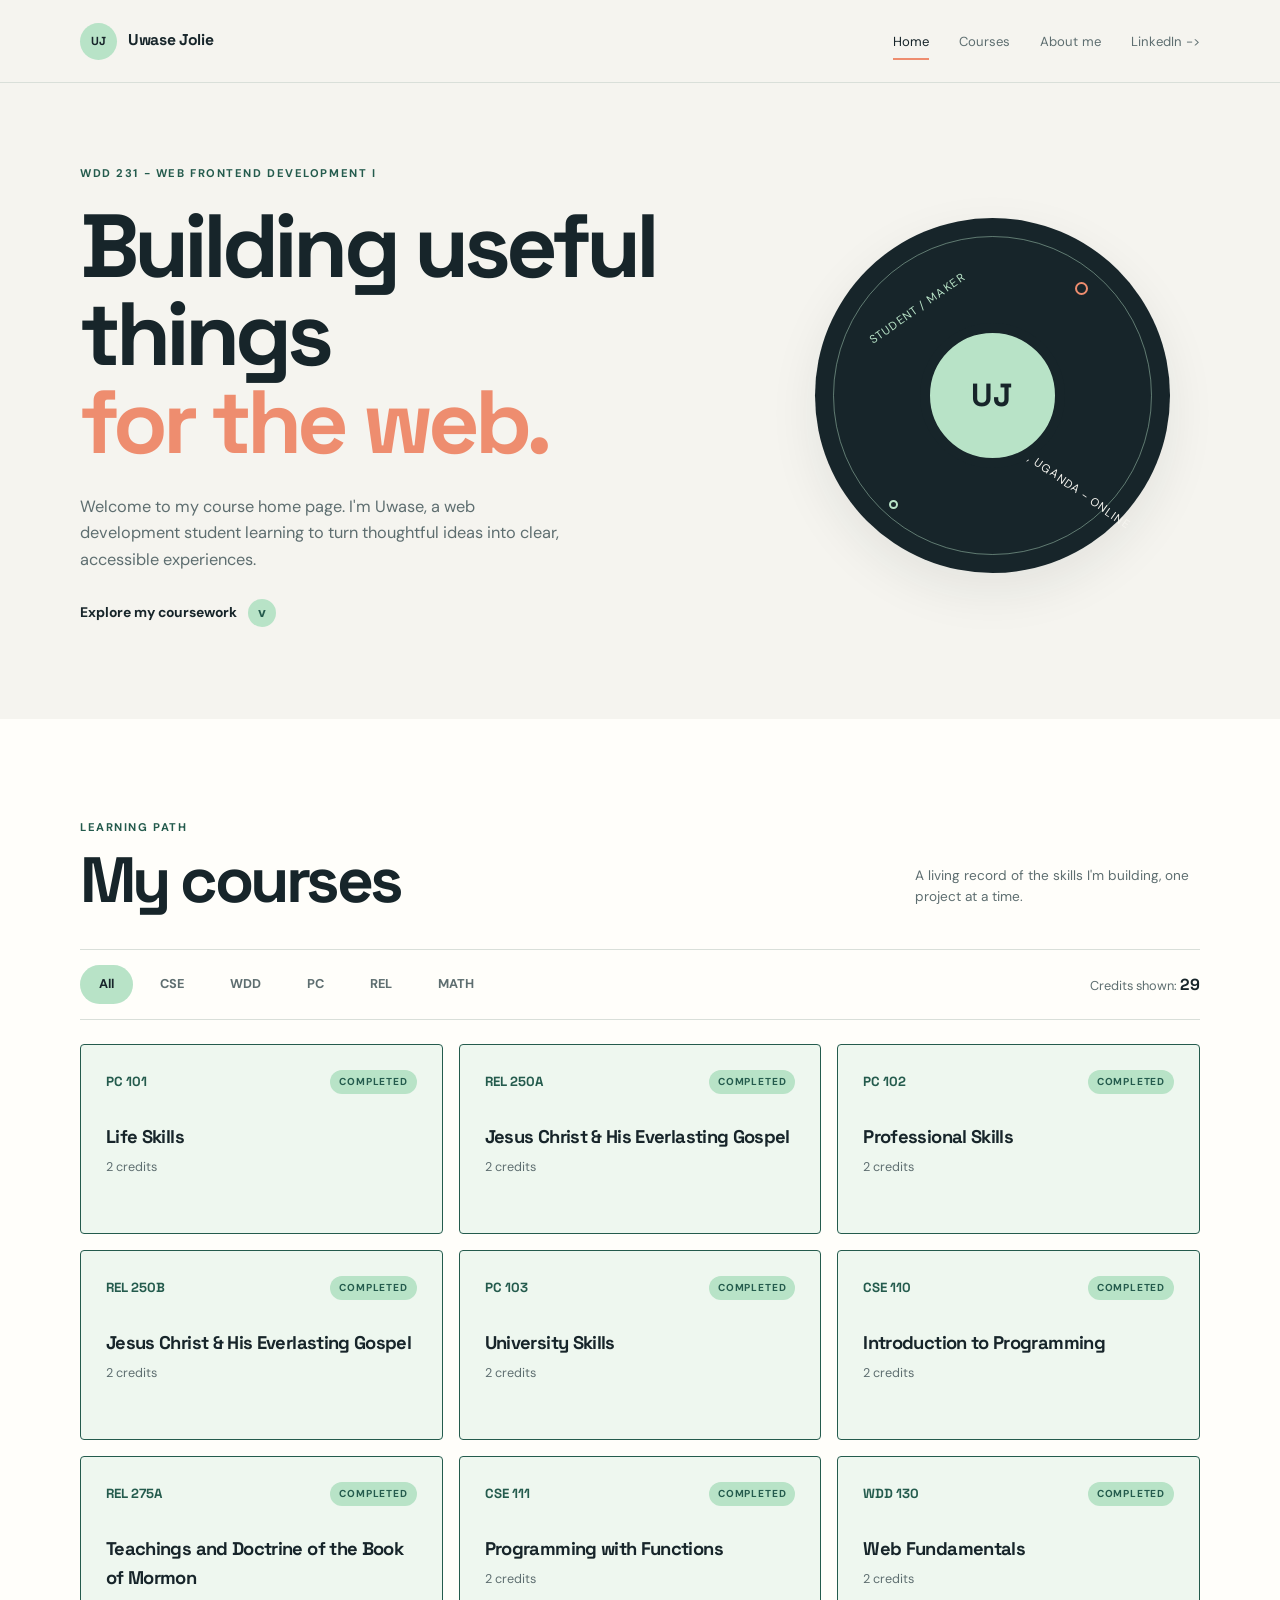
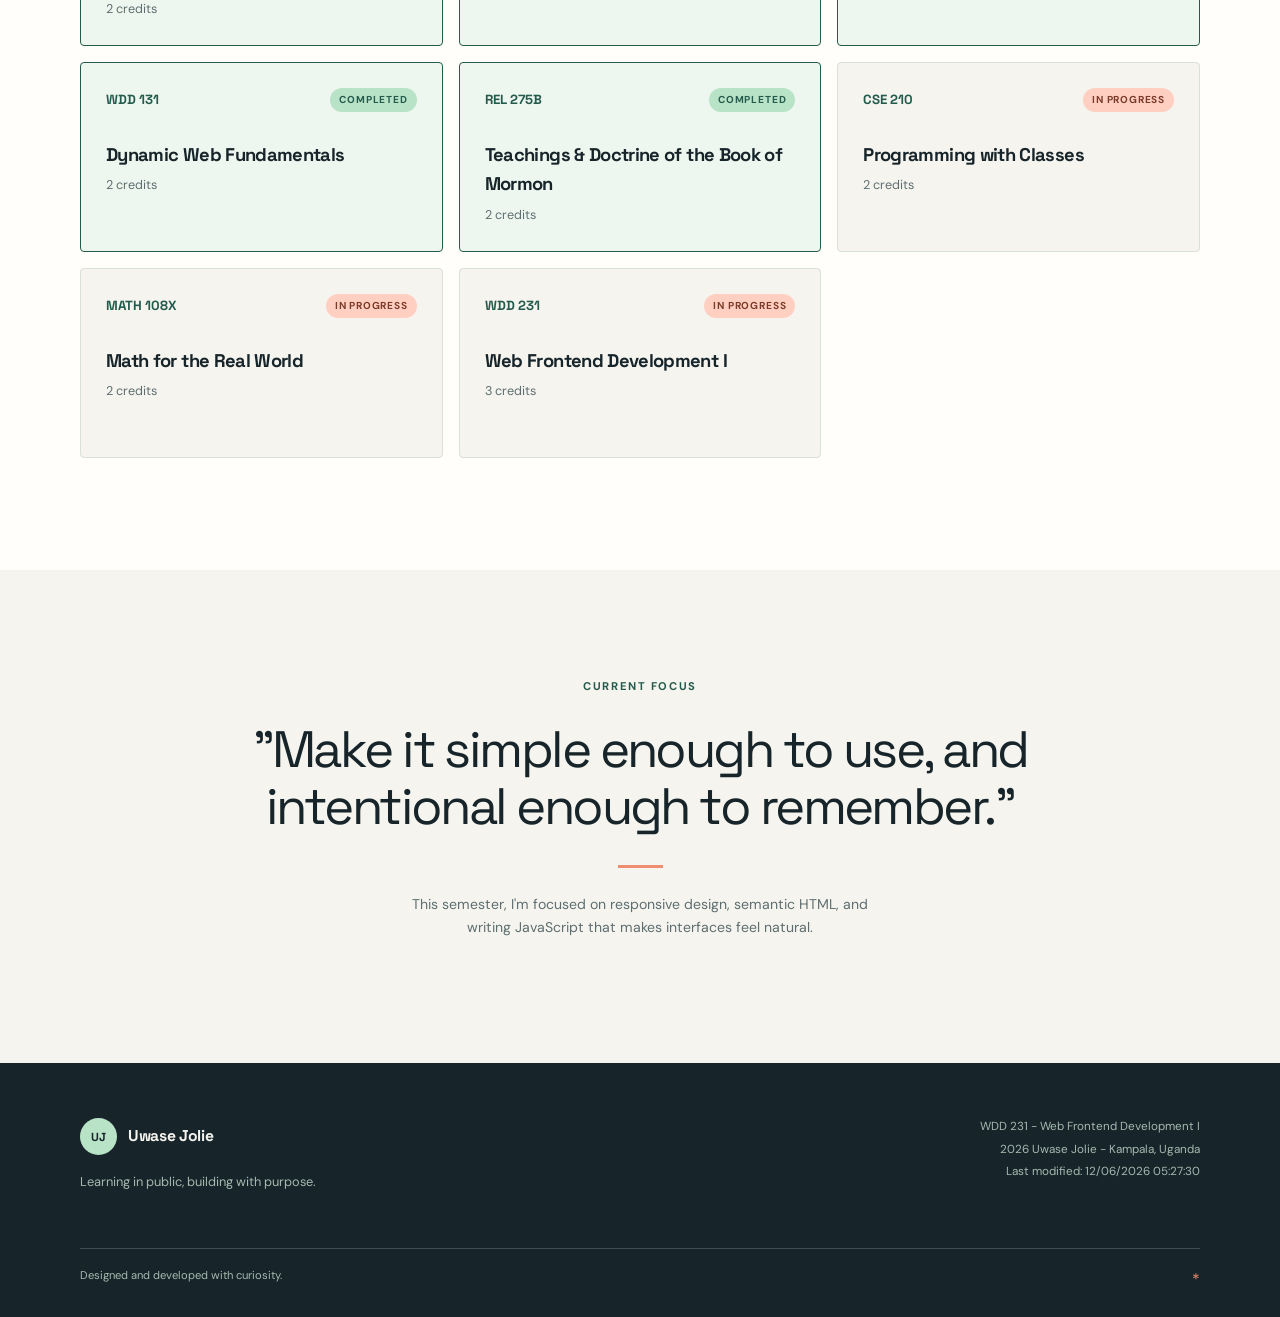
==== index.html @ dd3680bf "Completed W01 Course Home Page" ====
<!doctype html>
<html lang="en">
<head>
  <meta charset="UTF-8">
  <meta name="viewport" content="width=device-width, initial-scale=1.0">
  <meta name="description" content="Uwase Jolie's WDD 231 course home page featuring completed and current web development courses.">
  <meta name="author" content="Uwase Jolie">
  <title>Uwase Jolie | WDD 231 Course Home</title>
  <link rel="preconnect" href="https://fonts.googleapis.com">
  <link rel="preconnect" href="https://fonts.gstatic.com" crossorigin>
  <link href="https://fonts.googleapis.com/css2?family=DM+Sans:wght@400;500;700&family=Space+Grotesk:wght@500;600;700&display=swap" rel="stylesheet">
  <link rel="stylesheet" href="styles/base.css">
  <script src="scripts/main.js" defer></script>
</head>
<body>
  <header class="site-header">
    <div class="header-inner">
      <a class="brand" href="index.html" aria-label="Uwase Jolie home">
        <span class="brand-mark" aria-hidden="true">UJ</span>
        <span class="brand-name">Uwase Jolie</span>
      </a>
      <button class="menu-toggle" type="button" aria-expanded="false" aria-controls="primary-nav">
        <span class="sr-only">Open navigation menu</span>
        <span class="menu-line"></span><span class="menu-line"></span><span class="menu-line"></span>
      </button>
      <nav id="primary-nav" class="primary-nav" aria-label="Primary navigation">
        <a class="nav-link active" href="index.html" aria-current="page">Home</a>
        <a class="nav-link" href="#courses">Courses</a>
        <a class="nav-link" href="#about">About me</a>
        <a class="nav-link" href="https://www.linkedin.com/in/jolie-uwase-b781543b9" target="_blank" rel="noopener">LinkedIn <span aria-hidden="true">-&gt;</span></a>
      </nav>
    </div>
  </header>

  <main>
    <section class="hero" id="about" aria-labelledby="hero-title">
      <div class="hero-copy">
        <p class="eyebrow">WDD 231 - Web Frontend Development I</p>
        <h1 id="hero-title">Building useful things<br><em>for the web.</em></h1>
        <p class="hero-intro">Welcome to my course home page. I'm Uwase, a web development student learning to turn thoughtful ideas into clear, accessible experiences.</p>
        <a class="text-link" href="#courses">Explore my coursework <span aria-hidden="true">v</span></a>
      </div>
      <div class="hero-card" aria-label="Student profile">
        <div class="profile-orbit orbit-one"></div><div class="profile-orbit orbit-two"></div>
        <div class="profile-avatar" aria-hidden="true">UJ</div>
        <p class="profile-caption">Student / maker</p>
        <p class="profile-location">Kampala, Uganda <span aria-hidden="true">-</span> Online</p>
      </div>
    </section>

    <section class="course-section" id="courses" aria-labelledby="courses-title">
      <div class="section-heading">
        <div>
          <p class="eyebrow">Learning path</p>
          <h2 id="courses-title">My courses</h2>
        </div>
        <p class="section-note">A living record of the skills I'm building, one project at a time.</p>
      </div>
      <div class="course-toolbar">
        <div class="filter-group" role="group" aria-label="Filter courses by subject">
          <button class="filter-button active" type="button" data-filter="all" aria-pressed="true">All</button>
          <button class="filter-button" type="button" data-filter="CSE" aria-pressed="false">CSE</button>
          <button class="filter-button" type="button" data-filter="WDD" aria-pressed="false">WDD</button>
          <button class="filter-button" type="button" data-filter="PC" aria-pressed="false">PC</button>
          <button class="filter-button" type="button" data-filter="REL" aria-pressed="false">REL</button>
          <button class="filter-button" type="button" data-filter="MATH" aria-pressed="false">MATH</button>
        </div>
        <p class="credit-total" aria-live="polite">Credits shown: <strong id="credit-total">0</strong></p>
      </div>
      <div class="course-grid" id="course-list" aria-live="polite"></div>
    </section>

    <section class="statement" aria-label="Learning statement">
      <p class="eyebrow">Current focus</p>
      <p class="statement-text">"Make it simple enough to use, and intentional enough to remember."</p>
      <div class="statement-rule"></div>
      <p class="statement-detail">This semester, I'm focused on responsive design, semantic HTML, and writing JavaScript that makes interfaces feel natural.</p>
    </section>
  </main>

  <footer class="site-footer">
    <div class="footer-main">
      <div>
        <a class="brand footer-brand" href="index.html"><span class="brand-mark" aria-hidden="true">UJ</span><span class="brand-name">Uwase Jolie</span></a>
        <p class="footer-tagline">Learning in public, building with purpose.</p>
      </div>
      <div class="footer-meta">
        <p>WDD 231 - Web Frontend Development I</p>
        <p><span id="copyright-year"></span> Uwase Jolie - Kampala, Uganda</p>
        <p>Last modified: <span id="last-modified"></span></p>
      </div>
    </div>
    <div class="footer-bottom"><span>Designed and developed with curiosity.</span><span aria-hidden="true">*</span></div>
  </footer>
</body>
</html>
---- styles/base.css ----
:root {
  --ink: #17252a;
  --muted: #5e6e70;
  --paper: #f5f4ef;
  --card: #fffefa;
  --line: #d9dfd9;
  --mint: #b8e3c7;
  --mint-deep: #245b4d;
  --coral: #ee8d6f;
  --navy: #17252a;
  --shadow: 0 18px 50px rgba(23, 37, 42, .08);
}

* { box-sizing: border-box; }
html { scroll-behavior: smooth; }
body { margin: 0; color: var(--ink); background: var(--paper); font-family: "DM Sans", sans-serif; line-height: 1.6; }
a { color: inherit; }
.sr-only { position: absolute; width: 1px; height: 1px; padding: 0; margin: -1px; overflow: hidden; clip: rect(0, 0, 0, 0); white-space: nowrap; border: 0; }

.site-header { background: var(--paper); border-bottom: 1px solid var(--line); }
.header-inner { width: min(1120px, calc(100% - 48px)); min-height: 82px; margin: auto; display: flex; align-items: center; justify-content: space-between; gap: 28px; }
.brand { display: inline-flex; align-items: center; gap: 11px; text-decoration: none; font-family: "Space Grotesk", sans-serif; font-weight: 700; }
.brand-mark { display: grid; width: 37px; height: 37px; place-items: center; color: var(--ink); background: var(--mint); border-radius: 50%; font-size: .73rem; letter-spacing: -.04em; }
.brand-name { font-size: .98rem; letter-spacing: -.02em; }
.primary-nav { display: flex; align-items: center; gap: 30px; }
.nav-link { position: relative; padding: 8px 0; color: var(--muted); font-size: .82rem; text-decoration: none; }
.nav-link:hover, .nav-link:focus-visible, .nav-link.active { color: var(--ink); }
.nav-link.active::after { position: absolute; right: 0; bottom: 0; left: 0; height: 2px; background: var(--coral); content: ""; }
.menu-toggle { display: none; padding: 9px; border: 0; color: var(--ink); background: transparent; cursor: pointer; }
.menu-line { display: block; width: 22px; height: 2px; margin: 4px; background: currentColor; }

main { overflow: hidden; }
.hero { width: min(1120px, calc(100% - 48px)); min-height: 560px; margin: auto; display: grid; grid-template-columns: 1.2fr .8fr; align-items: center; gap: 80px; padding: 82px 0 92px; }
.eyebrow { margin: 0 0 20px; color: var(--mint-deep); font-size: .7rem; font-weight: 700; letter-spacing: .14em; text-transform: uppercase; }
h1, h2 { margin: 0; font-family: "Space Grotesk", sans-serif; letter-spacing: -.055em; line-height: .98; }
h1 { max-width: 700px; font-size: clamp(3.2rem, 7vw, 6.35rem); }
h1 em { color: var(--coral); font-style: normal; }
.hero-intro { max-width: 490px; margin: 28px 0 26px; color: var(--muted); font-size: 1.02rem; }
.text-link { display: inline-flex; align-items: center; gap: 11px; color: var(--ink); font-size: .87rem; font-weight: 700; text-decoration: none; }
.text-link span { display: grid; width: 28px; height: 28px; place-items: center; color: var(--mint-deep); background: var(--mint); border-radius: 50%; transition: transform .2s ease; }
.text-link:hover span, .text-link:focus-visible span { transform: translateY(3px); }
.hero-card { position: relative; display: grid; width: min(100%, 355px); aspect-ratio: 1; place-items: center; margin: auto; border-radius: 50%; background: var(--navy); box-shadow: var(--shadow); }
.hero-card::before { position: absolute; inset: 18px; border: 1px solid rgba(184, 227, 199, .45); border-radius: 50%; content: ""; }
.profile-avatar { display: grid; width: 145px; height: 145px; place-items: center; color: var(--ink); background: var(--mint); border: 10px solid var(--navy); border-radius: 50%; font-family: "Space Grotesk", sans-serif; font-size: 2rem; font-weight: 700; z-index: 1; }
.profile-caption, .profile-location { position: absolute; margin: 0; color: var(--paper); font-size: .72rem; letter-spacing: .08em; text-transform: uppercase; }
.profile-caption { top: 23%; left: 13%; color: var(--mint); transform: rotate(-35deg); }
.profile-location { right: 7%; bottom: 25%; transform: rotate(35deg); }
.orbit-one, .orbit-two { position: absolute; border-radius: 50%; border: 2px solid var(--coral); }
.orbit-one { width: 13px; height: 13px; top: 18%; right: 23%; }
.orbit-two { width: 9px; height: 9px; bottom: 18%; left: 21%; border-color: var(--mint); }

.course-section { padding: 100px max(24px, calc((100% - 1120px) / 2)) 112px; background: var(--card); }
.section-heading { display: flex; align-items: end; justify-content: space-between; gap: 30px; margin-bottom: 38px; }
.section-heading .eyebrow { margin-bottom: 12px; }
h2 { font-size: clamp(2.3rem, 5vw, 4rem); }
.section-note { max-width: 285px; margin: 0 0 3px; color: var(--muted); font-size: .85rem; }
.course-toolbar { display: flex; align-items: center; justify-content: space-between; padding: 15px 0; border-top: 1px solid var(--line); border-bottom: 1px solid var(--line); }
.filter-group { display: flex; gap: 8px; }
.filter-button { padding: 8px 18px; border: 1px solid transparent; border-radius: 99px; color: var(--muted); background: transparent; cursor: pointer; font: inherit; font-size: .8rem; font-weight: 700; }
.filter-button:hover, .filter-button:focus-visible { border-color: var(--line); color: var(--ink); }
.filter-button.active { color: var(--navy); background: var(--mint); }
.credit-total { margin: 0; color: var(--muted); font-size: .8rem; }
.credit-total strong { color: var(--ink); font-family: "Space Grotesk", sans-serif; font-size: 1rem; }
.course-grid { display: grid; grid-template-columns: repeat(3, 1fr); gap: 16px; margin-top: 24px; }
.course-card { min-height: 190px; padding: 25px; border: 1px solid var(--line); border-radius: 4px; background: var(--paper); transition: transform .2s ease, box-shadow .2s ease; }
.course-card:hover { transform: translateY(-4px); box-shadow: var(--shadow); }
.course-card.completed { border-color: var(--mint-deep); background: #eef7ef; }
.course-top { display: flex; align-items: center; justify-content: space-between; gap: 12px; margin-bottom: 28px; }
.course-code { color: var(--mint-deep); font-family: "Space Grotesk", sans-serif; font-size: .83rem; font-weight: 700; }
.course-status { padding: 4px 9px; color: var(--mint-deep); border-radius: 99px; background: var(--mint); font-size: .63rem; font-weight: 700; letter-spacing: .08em; text-transform: uppercase; }
.course-status.current { color: #7b3b28; background: #ffd0c2; }
.course-card h3 { margin: 0 0 6px; font-family: "Space Grotesk", sans-serif; font-size: 1.15rem; letter-spacing: -.035em; }
.course-card p { margin: 0; color: var(--muted); font-size: .79rem; }
.empty-state { grid-column: 1 / -1; padding: 30px 0; color: var(--muted); }

.statement { width: min(800px, calc(100% - 48px)); padding: 108px 0 125px; margin: auto; text-align: center; }
.statement .eyebrow { margin-bottom: 25px; }
.statement-text { margin: 0; font-family: "Space Grotesk", sans-serif; font-size: clamp(1.9rem, 4vw, 3.25rem); letter-spacing: -.05em; line-height: 1.12; }
.statement-rule { width: 45px; height: 3px; margin: 30px auto 25px; background: var(--coral); }
.statement-detail { max-width: 480px; margin: auto; color: var(--muted); font-size: .88rem; }
.site-footer { padding: 55px max(24px, calc((100% - 1120px) / 2)) 25px; color: #dce8df; background: var(--navy); }
.footer-main { display: flex; justify-content: space-between; gap: 35px; padding-bottom: 55px; }
.footer-brand .brand-mark { color: var(--navy); }
.footer-brand .brand-name { color: var(--paper); }
.footer-tagline { margin: 17px 0 0; color: #a6b9af; font-size: .8rem; }
.footer-meta { color: #a6b9af; font-size: .73rem; line-height: 1.5; text-align: right; }
.footer-meta p { margin: 0 0 5px; }
.footer-bottom { display: flex; justify-content: space-between; padding-top: 18px; border-top: 1px solid rgba(220, 232, 223, .2); color: #a6b9af; font-size: .7rem; }
.footer-bottom span:last-child { color: var(--coral); font-size: 1rem; }

@media (max-width: 720px) {
  .header-inner, .hero { width: min(100% - 36px, 560px); }
  .header-inner { min-height: 70px; }
  .menu-toggle { display: block; }
  .primary-nav { position: absolute; top: 70px; right: 18px; left: 18px; z-index: 5; display: none; padding: 12px 20px 18px; border: 1px solid var(--line); background: var(--card); box-shadow: var(--shadow); }
  .primary-nav.open { display: grid; gap: 3px; }
  .nav-link { padding: 10px 0; }
  .hero { min-height: 0; grid-template-columns: 1fr; gap: 55px; padding: 70px 0 80px; }
  h1 { font-size: clamp(3rem, 15vw, 5rem); }
  .hero-card { width: min(78vw, 320px); }
  .course-section { padding: 75px 18px 80px; }
  .section-heading { display: block; }
  .section-note { margin-top: 18px; }
  .course-toolbar { align-items: start; flex-direction: column; gap: 16px; }
  .course-grid { grid-template-columns: 1fr; }
  .course-card { min-height: 0; }
  .statement { width: min(100% - 36px, 560px); padding: 80px 0 95px; }
  .footer-main { display: block; padding-bottom: 35px; }
  .footer-meta { margin-top: 30px; text-align: left; }
}

@media (prefers-reduced-motion: reduce) { *, *::before, *::after { scroll-behavior: auto !important; transition-duration: .01ms !important; } }
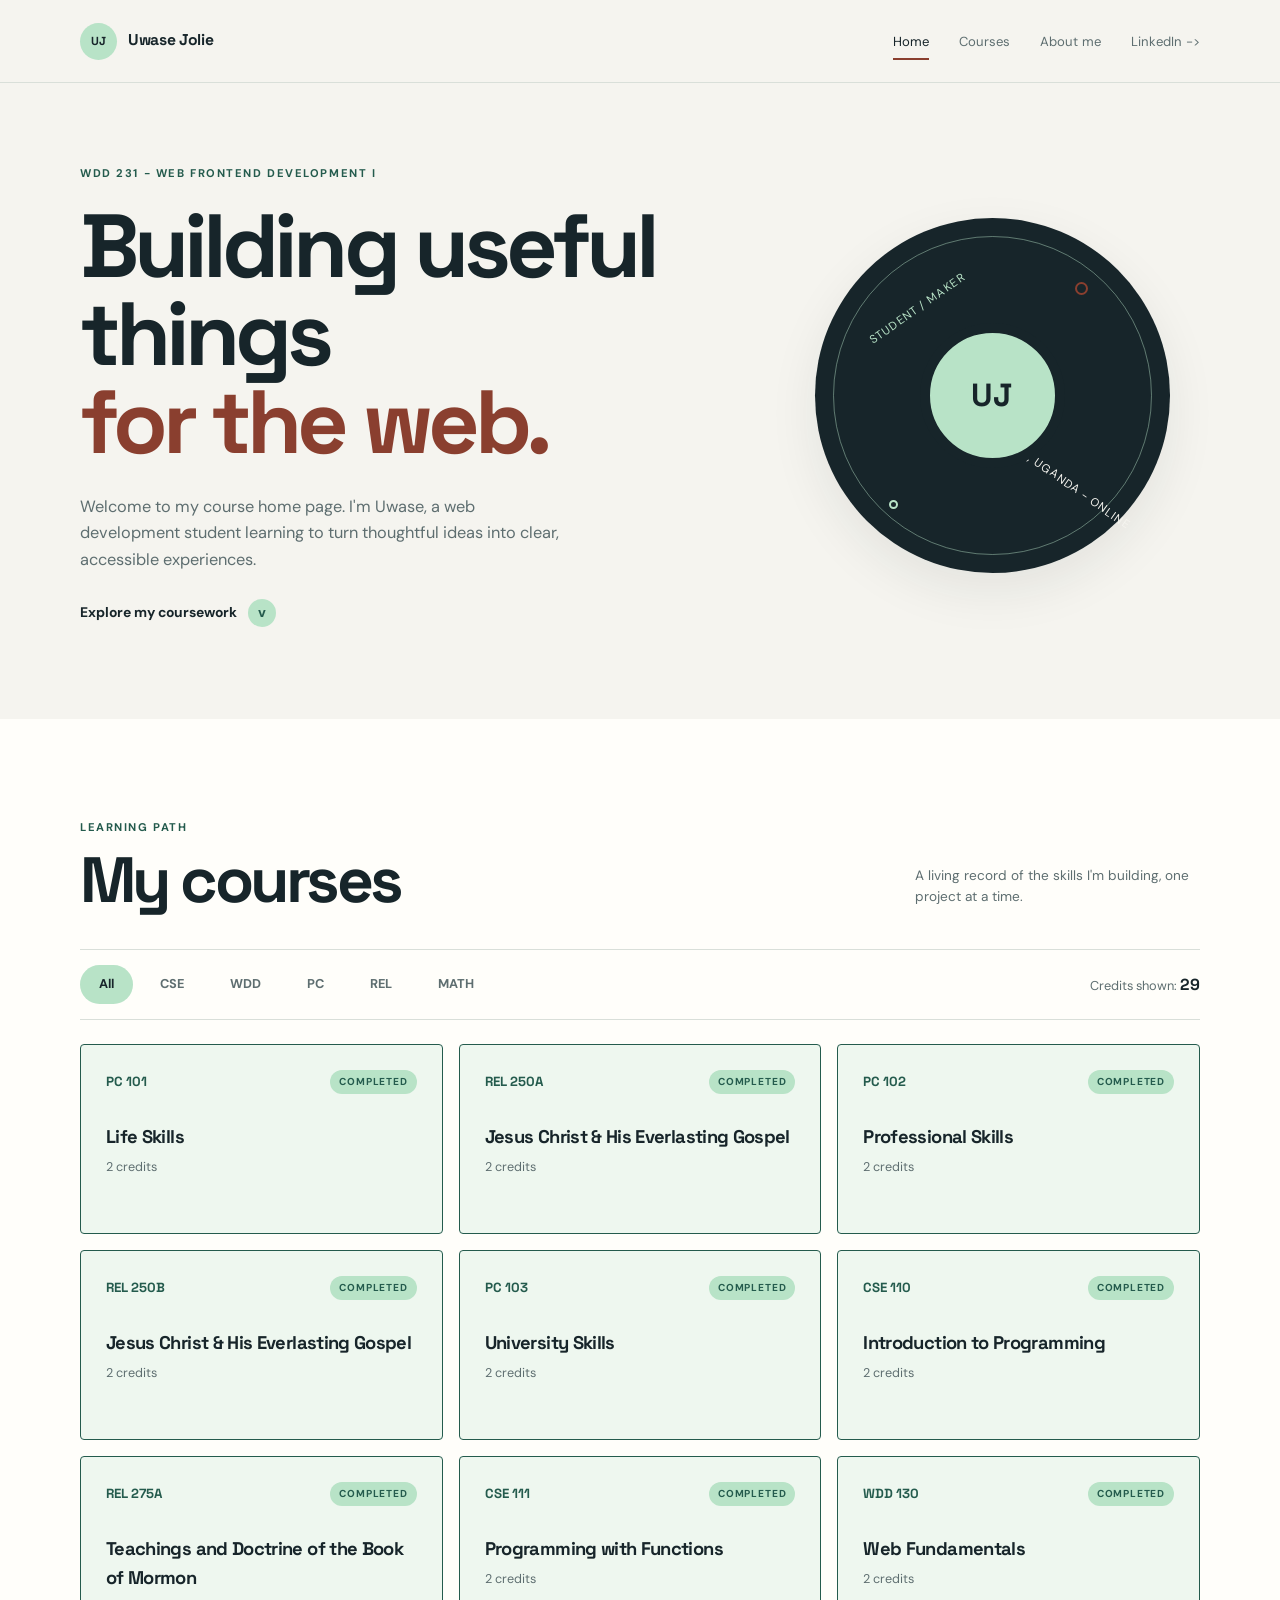
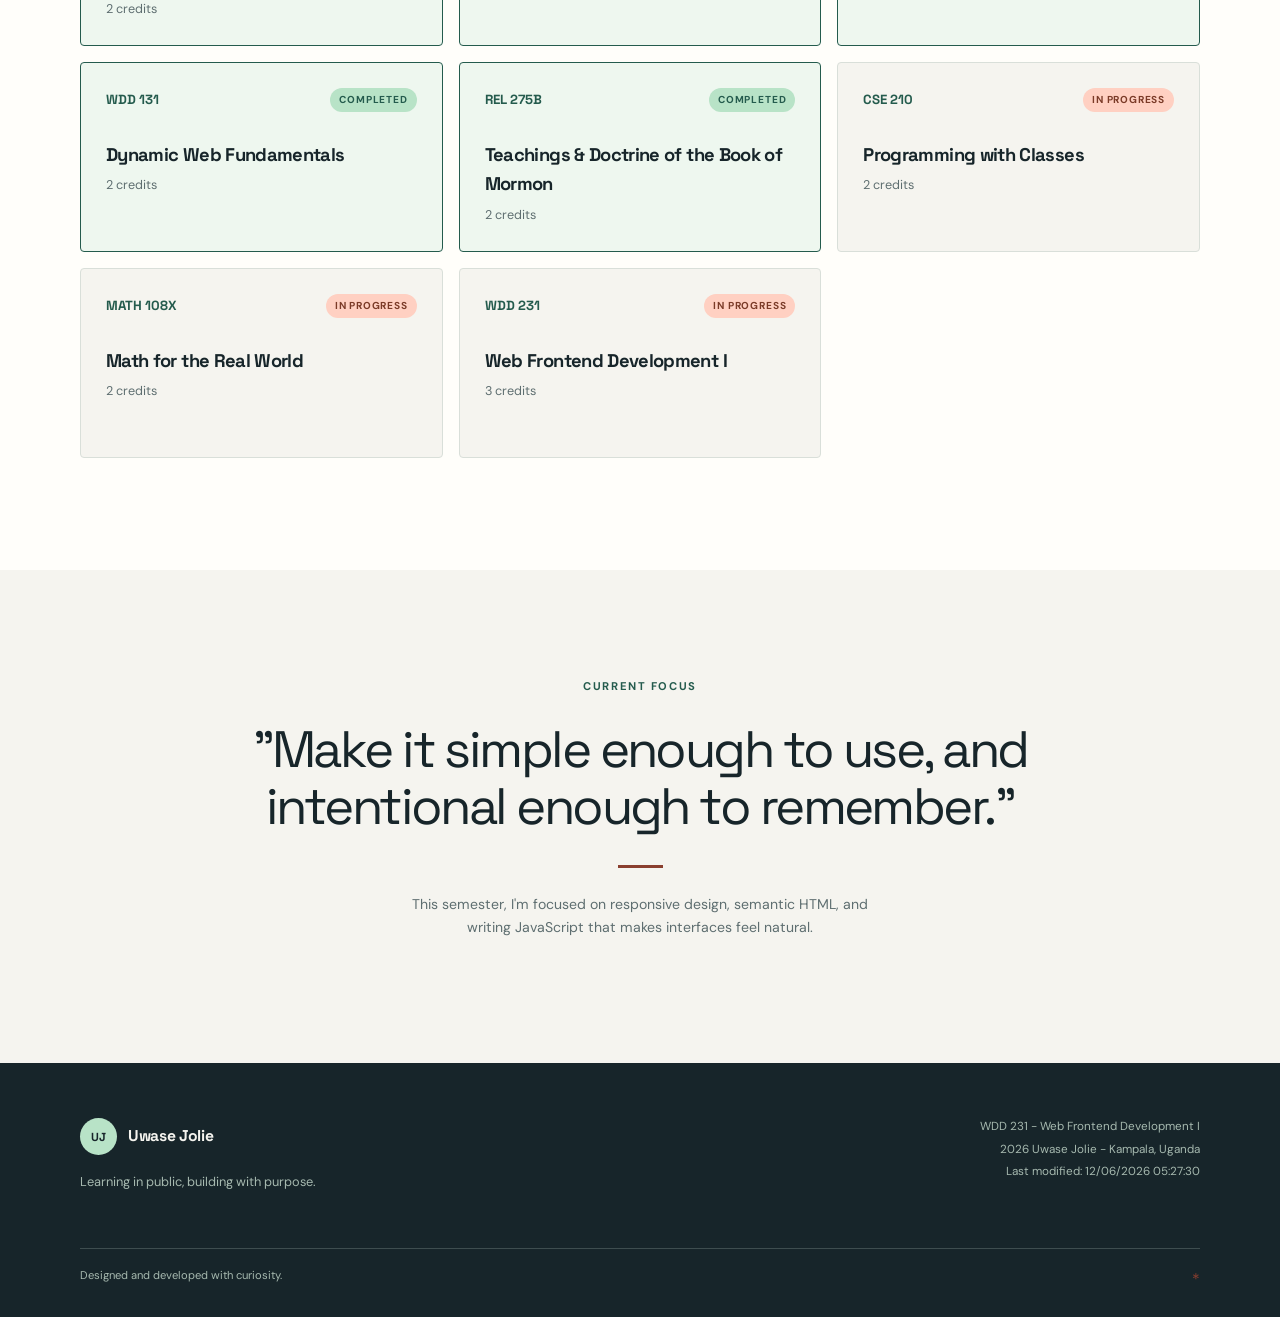
==== commit e776f96a: "Describe what changes you made" ====
--- a/index.html
+++ b/index.html
@@ -34,6 +34,7 @@
 
   <main>
     <section class="hero" id="about" aria-labelledby="hero-title">
+      <h2 class="sr-only">About me</h2>
       <div class="hero-copy">
         <p class="eyebrow">WDD 231 - Web Frontend Development I</p>
         <h1 id="hero-title">Building useful things<br><em>for the web.</em></h1>
@@ -70,7 +71,8 @@
       <div class="course-grid" id="course-list" aria-live="polite"></div>
     </section>
 
-    <section class="statement" aria-label="Learning statement">
+    <section class="statement" aria-labelledby="statement-title">
+      <h2 class="sr-only" id="statement-title">Learning statement</h2>
       <p class="eyebrow">Current focus</p>
       <p class="statement-text">"Make it simple enough to use, and intentional enough to remember."</p>
       <div class="statement-rule"></div>
--- a/styles/base.css
+++ b/styles/base.css
@@ -6,7 +6,7 @@
   --line: #d9dfd9;
   --mint: #b8e3c7;
   --mint-deep: #245b4d;
-  --coral: #ee8d6f;
+  --coral: #8A3F2F;
   --navy: #17252a;
   --shadow: 0 18px 50px rgba(23, 37, 42, .08);
 }
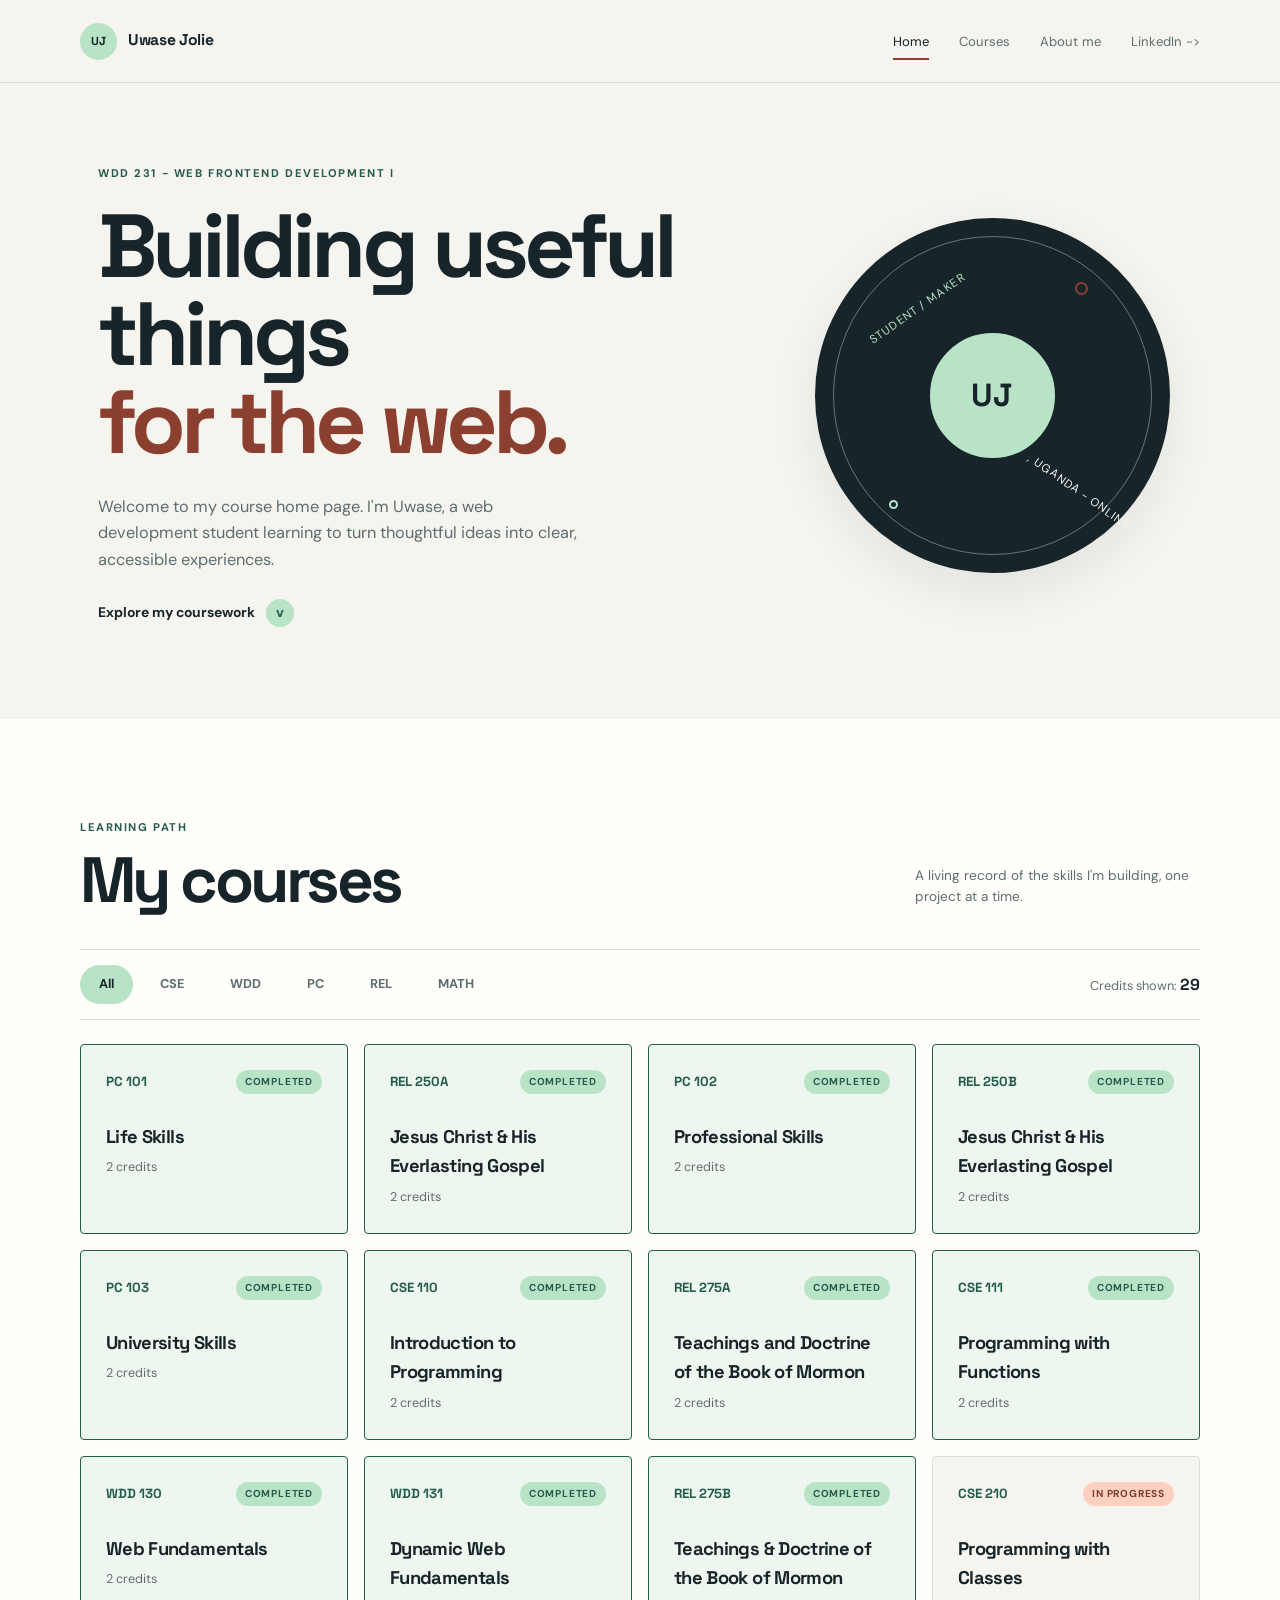
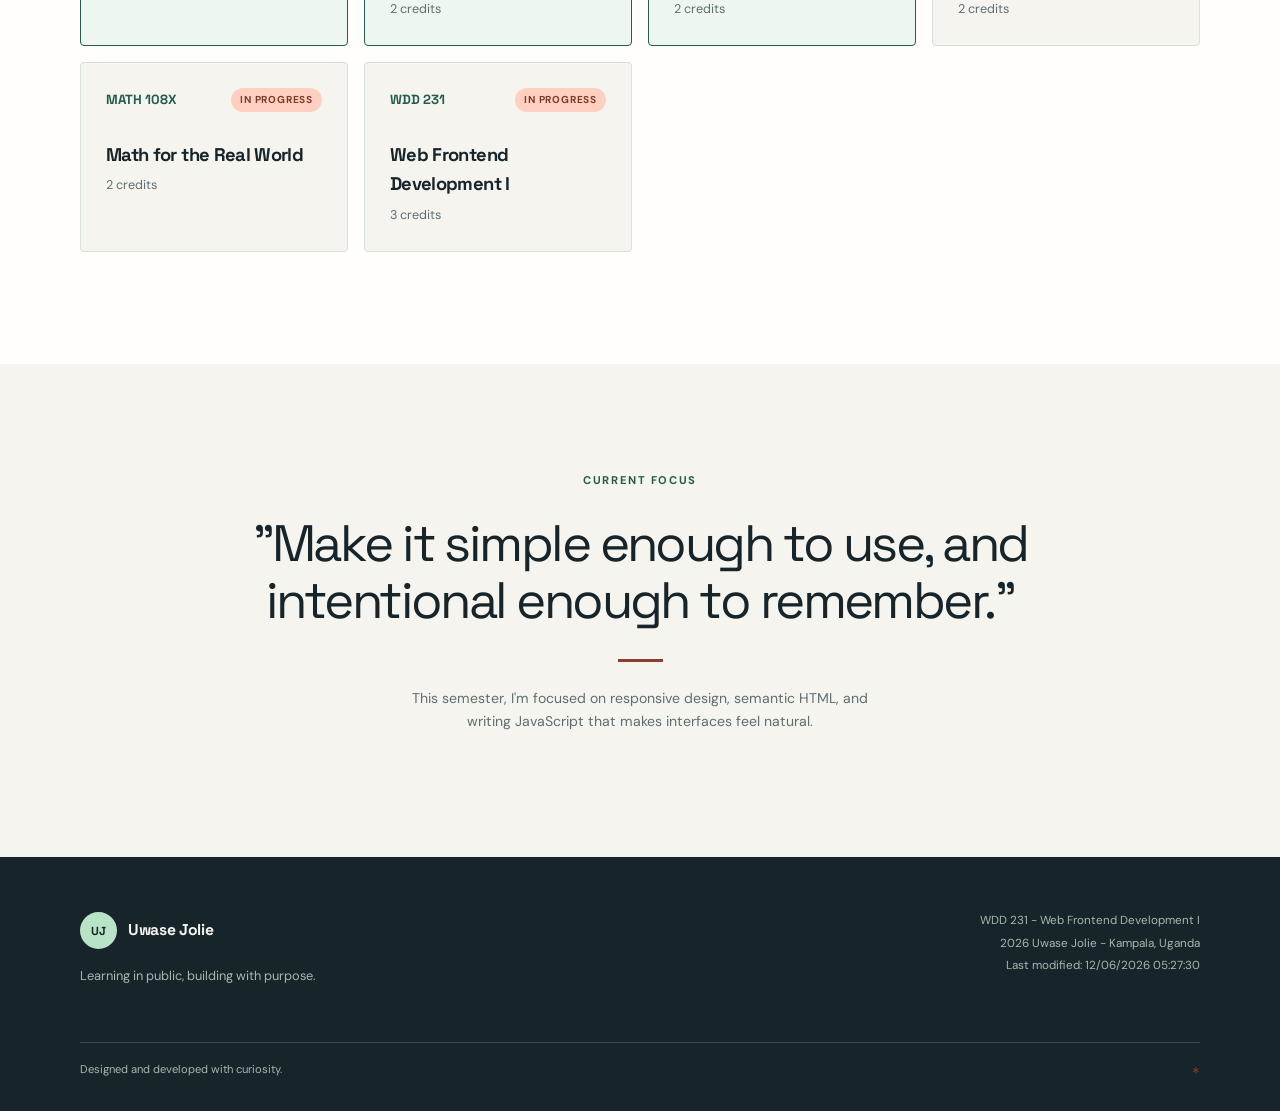
==== commit 0a3f8f2c: "updated css" ====
--- a/index.html
+++ b/index.html
@@ -10,6 +10,7 @@
   <link rel="preconnect" href="https://fonts.gstatic.com" crossorigin>
   <link href="https://fonts.googleapis.com/css2?family=DM+Sans:wght@400;500;700&family=Space+Grotesk:wght@500;600;700&display=swap" rel="stylesheet">
   <link rel="stylesheet" href="styles/base.css">
+  <link rel="stylesheet" href="styles/large.css">
   <script src="scripts/main.js" defer></script>
 </head>
 <body>
@@ -41,7 +42,7 @@
         <p class="hero-intro">Welcome to my course home page. I'm Uwase, a web development student learning to turn thoughtful ideas into clear, accessible experiences.</p>
         <a class="text-link" href="#courses">Explore my coursework <span aria-hidden="true">v</span></a>
       </div>
-      <div class="hero-card" aria-label="Student profile">
+      <div class="hero-card" role="group" aria-label="Student profile">
         <div class="profile-orbit orbit-one"></div><div class="profile-orbit orbit-two"></div>
         <div class="profile-avatar" aria-hidden="true">UJ</div>
         <p class="profile-caption">Student / maker</p>
--- a/styles/large.css
+++ b/styles/large.css
@@ -0,0 +1,9 @@
+@media (min-width: 721px) {
+  .hero-copy {
+    padding-left: 18px;
+  }
+
+  .course-grid {
+    grid-template-columns: repeat(4, 1fr);
+  }
+}
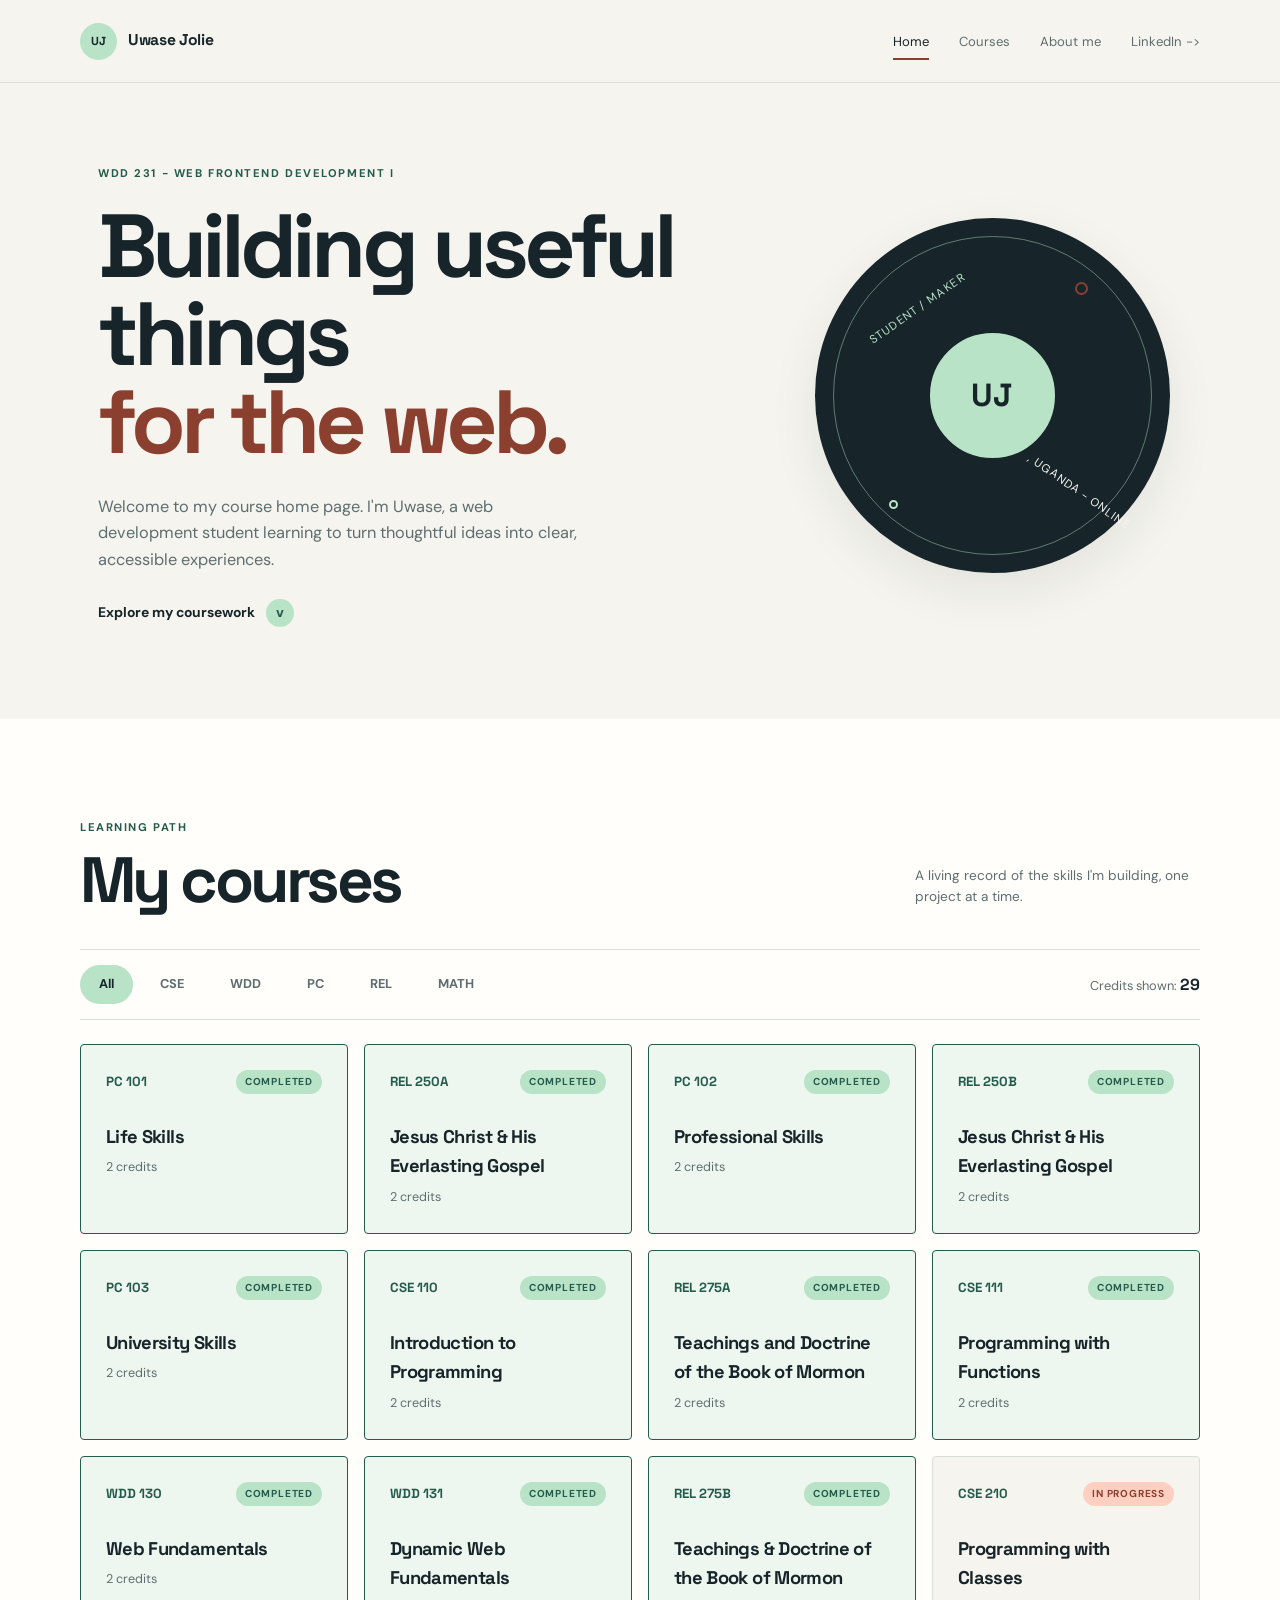
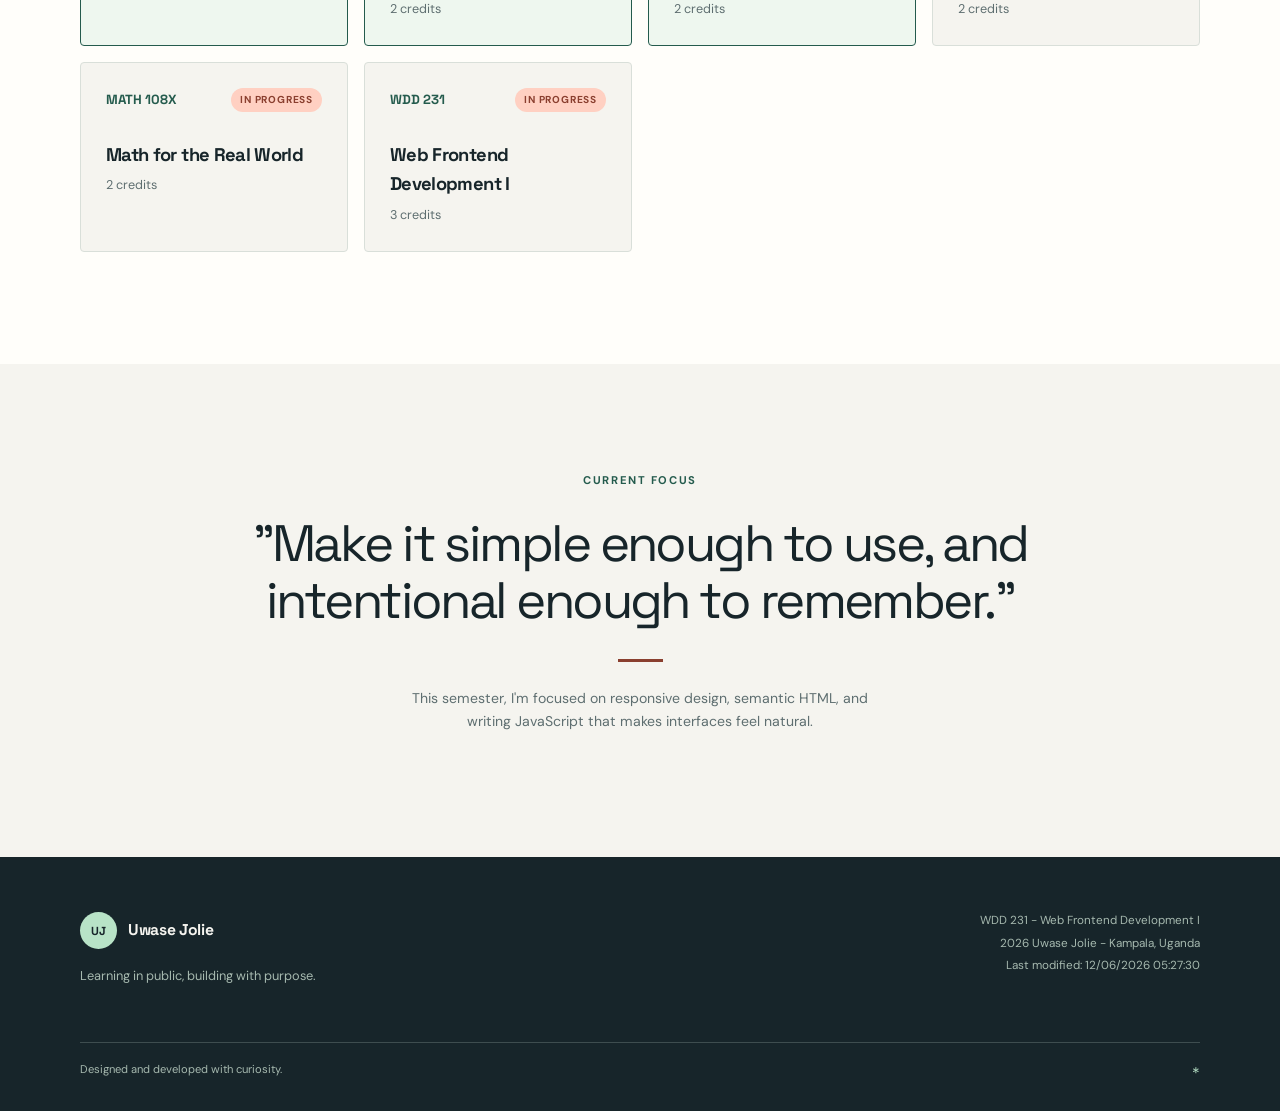
==== commit cc2fd555: "more changes" ====
--- a/index.html
+++ b/index.html
@@ -5,7 +5,16 @@
   <meta name="viewport" content="width=device-width, initial-scale=1.0">
   <meta name="description" content="Uwase Jolie's WDD 231 course home page featuring completed and current web development courses.">
   <meta name="author" content="Uwase Jolie">
-  <title>Uwase Jolie | WDD 231 Course Home</title>
+  <title>Uwase Jolie | WDD 231 Web Development Portfolio</title>
+  <link rel="icon" href="images/favicon.svg" type="image/svg+xml">
+  <meta property="og:title" content="Uwase Jolie | WDD 231 Web Development Portfolio">
+  <meta property="og:description" content="Explore Uwase Jolie's WDD 231 coursework, web development projects, and progress building for the modern web.">
+  <meta property="og:image" content="https://jolie2000.github.io/wdd231/images/social-preview.svg">
+  <meta property="og:image:type" content="image/svg+xml">
+  <meta property="og:image:width" content="1200">
+  <meta property="og:image:height" content="630">
+  <meta property="og:url" content="https://jolie2000.github.io/wdd231/">
+  <meta property="og:type" content="website">
   <link rel="preconnect" href="https://fonts.googleapis.com">
   <link rel="preconnect" href="https://fonts.gstatic.com" crossorigin>
   <link href="https://fonts.googleapis.com/css2?family=DM+Sans:wght@400;500;700&family=Space+Grotesk:wght@500;600;700&display=swap" rel="stylesheet">
--- a/styles/base.css
+++ b/styles/base.css
@@ -8,6 +8,9 @@
   --mint-deep: #245b4d;
   --coral: #8A3F2F;
   --navy: #17252a;
+  --coral-soft: #ffd0c2;
+  --footer-ink: #dce8df;
+  --footer-muted: #a6b9af;
   --shadow: 0 18px 50px rgba(23, 37, 42, .08);
 }
 
@@ -68,7 +71,7 @@
 .course-top { display: flex; align-items: center; justify-content: space-between; gap: 12px; margin-bottom: 28px; }
 .course-code { color: var(--mint-deep); font-family: "Space Grotesk", sans-serif; font-size: .83rem; font-weight: 700; }
 .course-status { padding: 4px 9px; color: var(--mint-deep); border-radius: 99px; background: var(--mint); font-size: .63rem; font-weight: 700; letter-spacing: .08em; text-transform: uppercase; }
-.course-status.current { color: #7b3b28; background: #ffd0c2; }
+.course-status.current { color: var(--coral); background: var(--coral-soft); }
 .course-card h3 { margin: 0 0 6px; font-family: "Space Grotesk", sans-serif; font-size: 1.15rem; letter-spacing: -.035em; }
 .course-card p { margin: 0; color: var(--muted); font-size: .79rem; }
 .empty-state { grid-column: 1 / -1; padding: 30px 0; color: var(--muted); }
@@ -78,15 +81,15 @@
 .statement-text { margin: 0; font-family: "Space Grotesk", sans-serif; font-size: clamp(1.9rem, 4vw, 3.25rem); letter-spacing: -.05em; line-height: 1.12; }
 .statement-rule { width: 45px; height: 3px; margin: 30px auto 25px; background: var(--coral); }
 .statement-detail { max-width: 480px; margin: auto; color: var(--muted); font-size: .88rem; }
-.site-footer { padding: 55px max(24px, calc((100% - 1120px) / 2)) 25px; color: #dce8df; background: var(--navy); }
+.site-footer { padding: 55px max(24px, calc((100% - 1120px) / 2)) 25px; color: var(--footer-ink); background: var(--navy); }
 .footer-main { display: flex; justify-content: space-between; gap: 35px; padding-bottom: 55px; }
 .footer-brand .brand-mark { color: var(--navy); }
 .footer-brand .brand-name { color: var(--paper); }
-.footer-tagline { margin: 17px 0 0; color: #a6b9af; font-size: .8rem; }
-.footer-meta { color: #a6b9af; font-size: .73rem; line-height: 1.5; text-align: right; }
+.footer-tagline { margin: 17px 0 0; color: var(--footer-muted); font-size: .8rem; }
+.footer-meta { color: var(--footer-muted); font-size: .73rem; line-height: 1.5; text-align: right; }
 .footer-meta p { margin: 0 0 5px; }
-.footer-bottom { display: flex; justify-content: space-between; padding-top: 18px; border-top: 1px solid rgba(220, 232, 223, .2); color: #a6b9af; font-size: .7rem; }
-.footer-bottom span:last-child { color: var(--coral); font-size: 1rem; }
+.footer-bottom { display: flex; justify-content: space-between; padding-top: 18px; border-top: 1px solid rgba(220, 232, 223, .2); color: var(--footer-muted); font-size: .7rem; }
+.footer-bottom span:last-child { color: var(--mint); font-size: 1rem; }
 
 @media (max-width: 720px) {
   .header-inner, .hero { width: min(100% - 36px, 560px); }
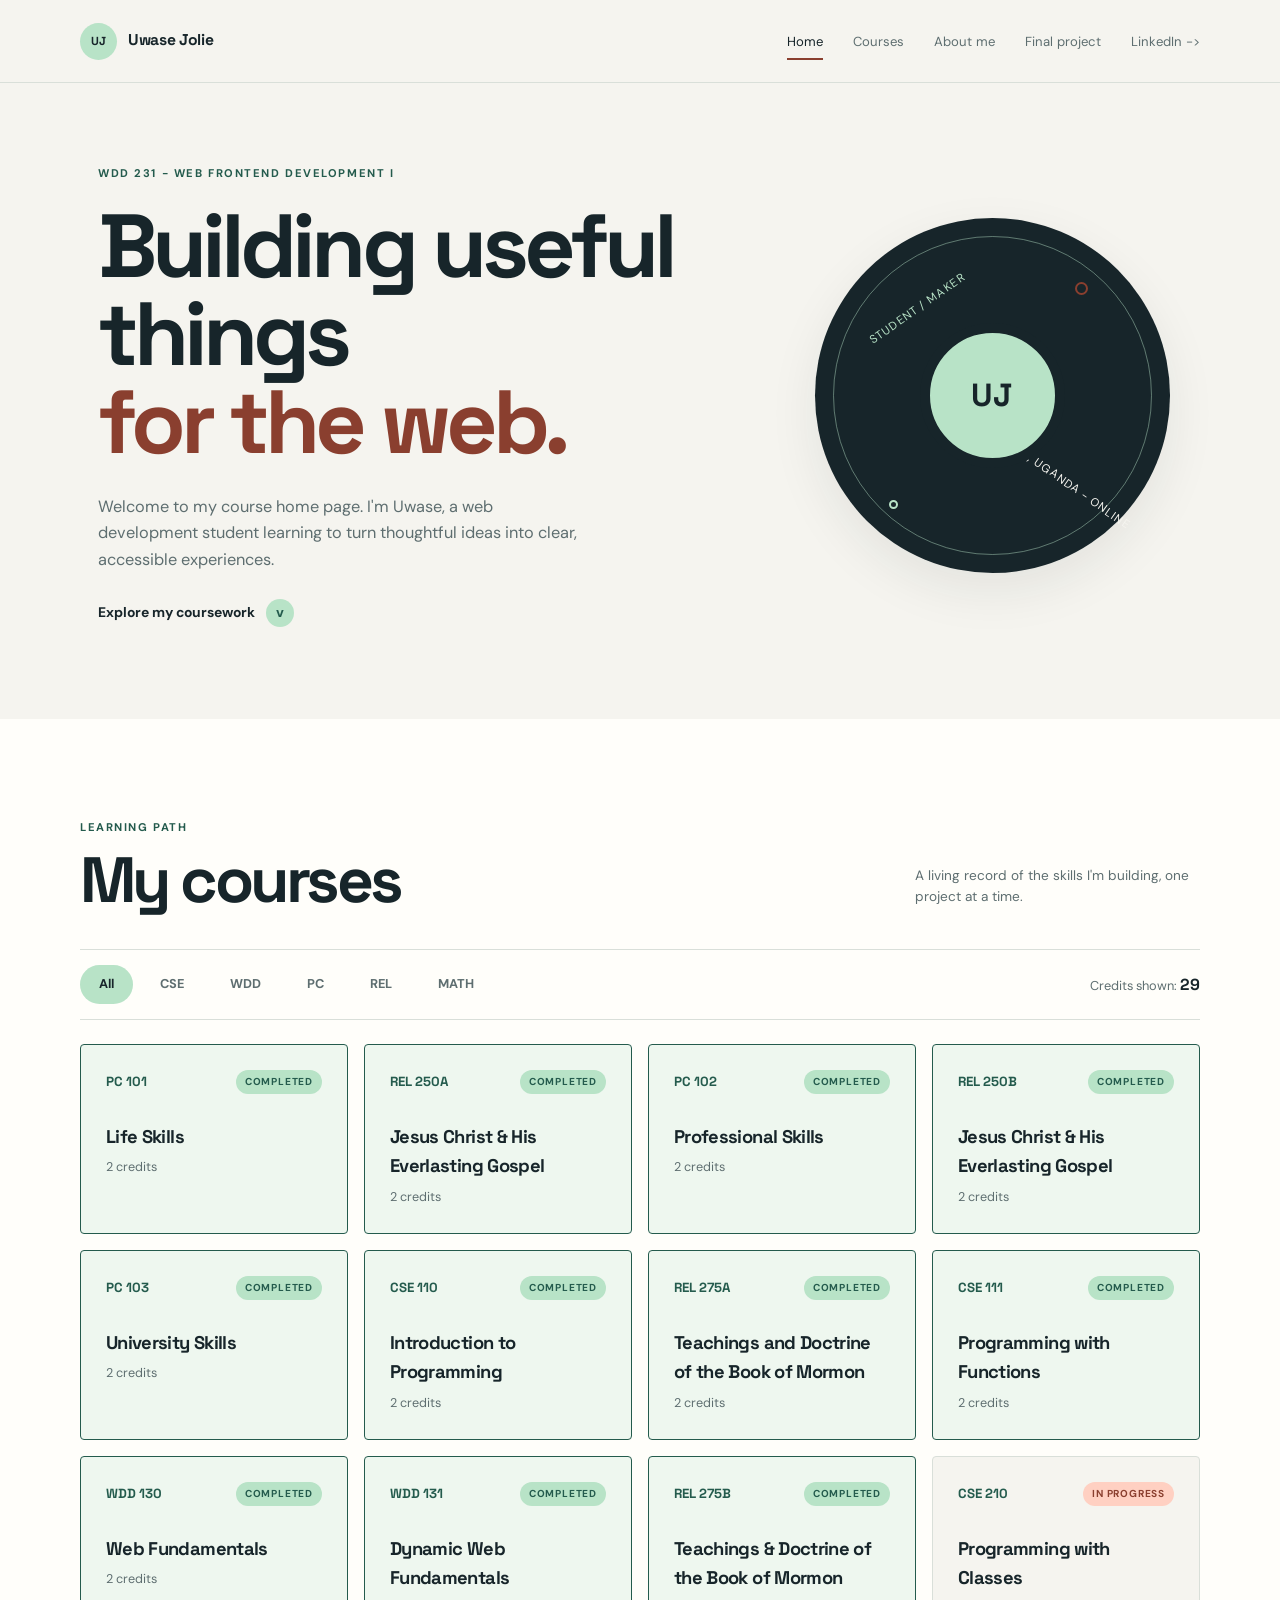
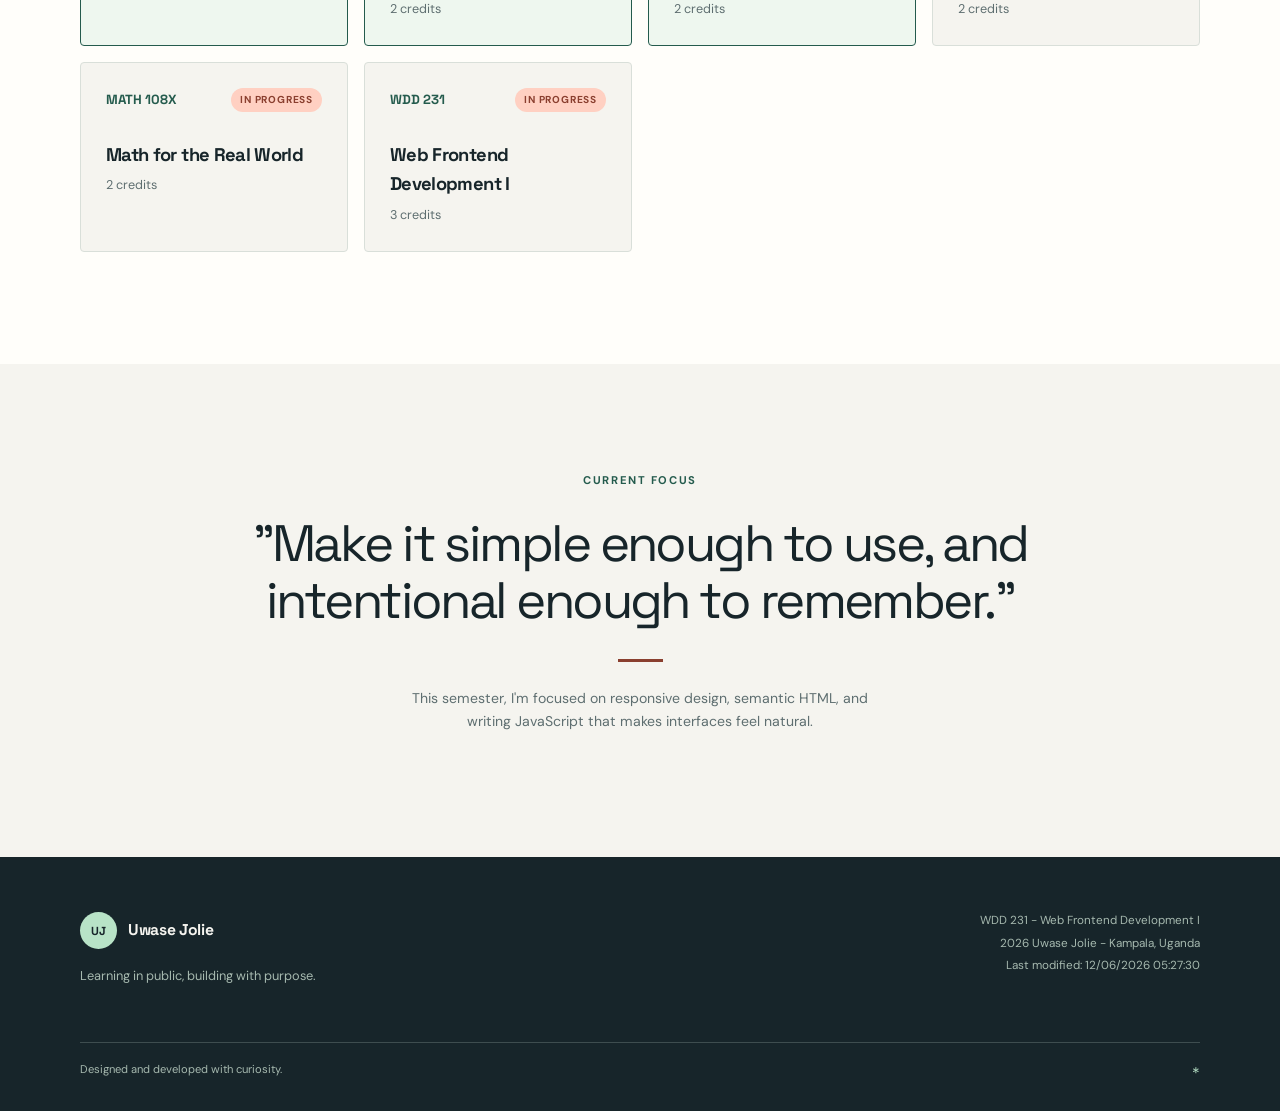
==== commit cde01e54: "Complete guitar and piano learning project" ====
--- a/index.html
+++ b/index.html
@@ -37,6 +37,7 @@
         <a class="nav-link active" href="index.html" aria-current="page">Home</a>
         <a class="nav-link" href="#courses">Courses</a>
         <a class="nav-link" href="#about">About me</a>
+        <a class="nav-link" href="final/index.html">Final project</a>
         <a class="nav-link" href="https://www.linkedin.com/in/jolie-uwase-b781543b9" target="_blank" rel="noopener">LinkedIn <span aria-hidden="true">-&gt;</span></a>
       </nav>
     </div>
